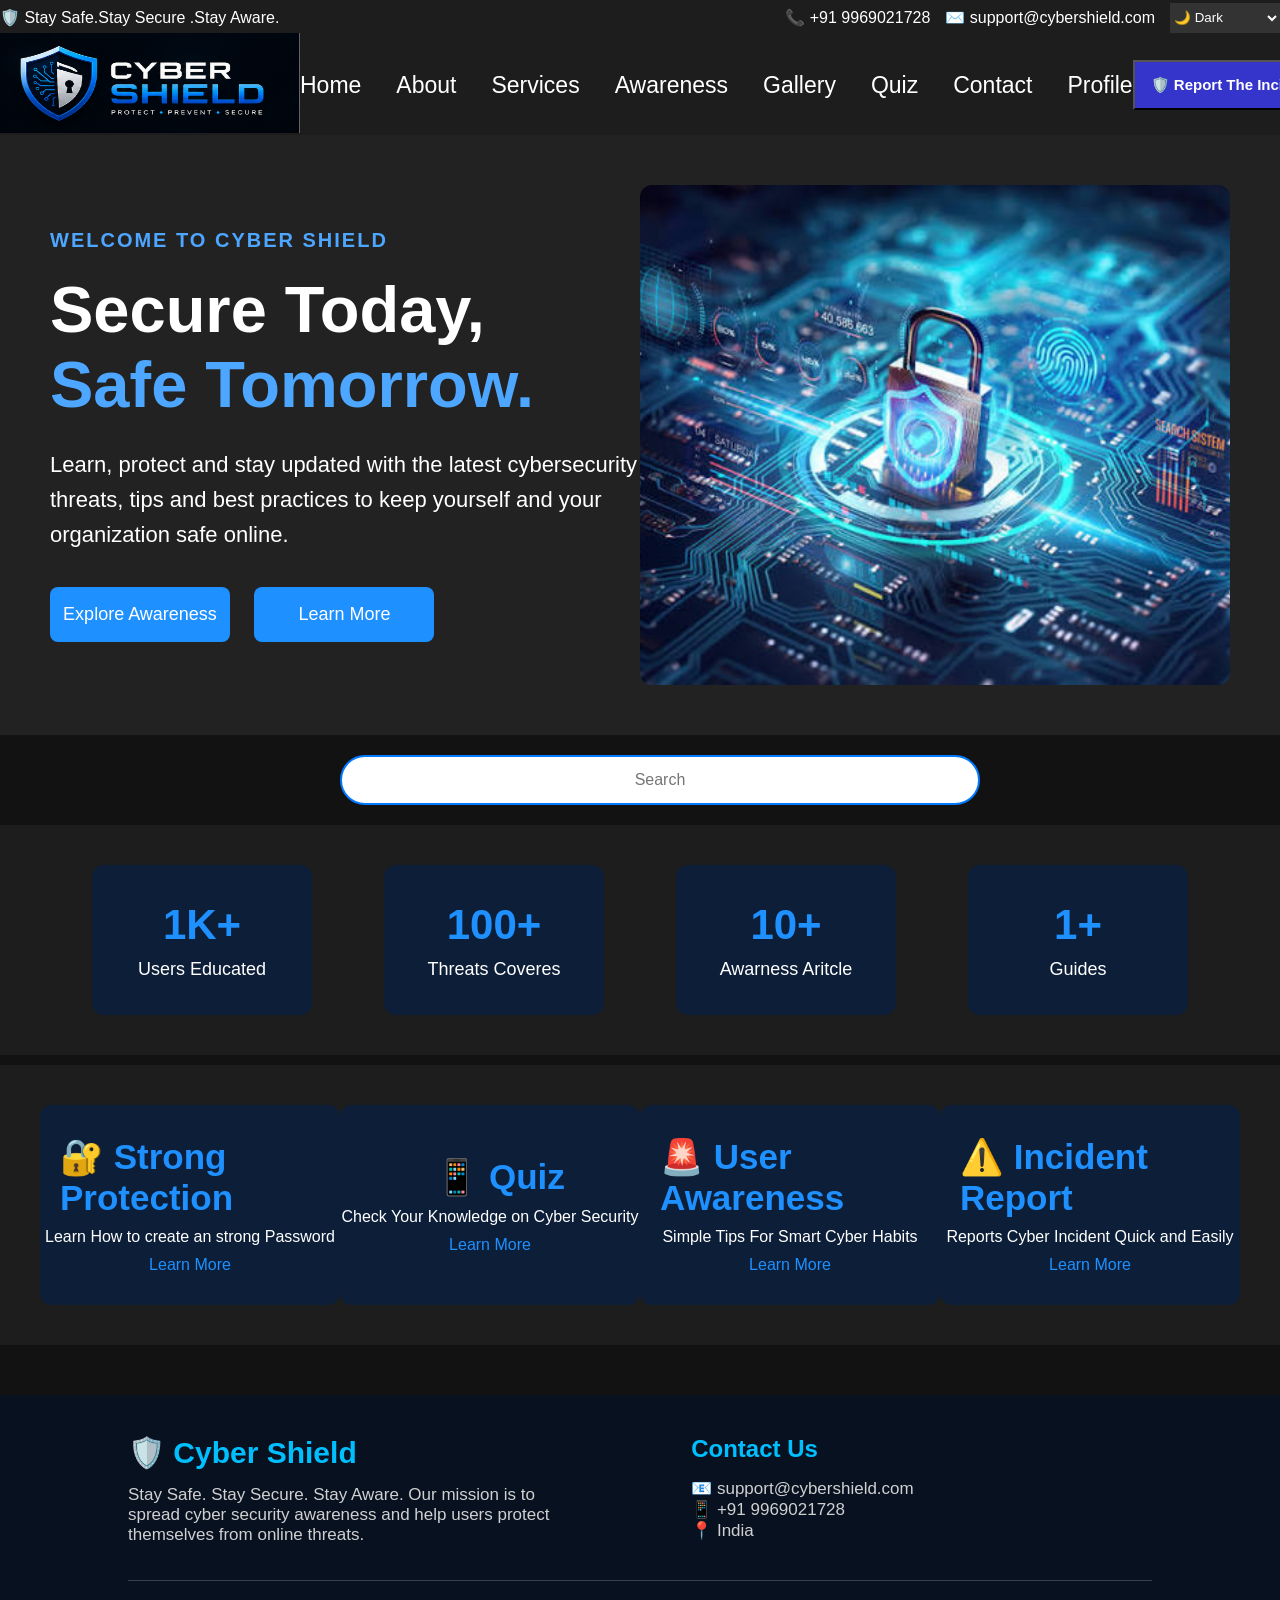
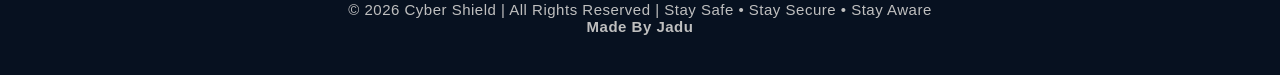
==== index.html @ c2c0d005 "Update index.html" ====
<!DOCTYPE html>
<html lang="en">
<head>
    <meta charset="UTF-8">
    <meta name="viewport" content="width=device-width, initial-scale=1.0">
    <title>Home(CyberXSheild)</title>
    <link rel="stylesheet" href="style.css">
    <link rel="stylesheet" href="theme.css">
    <link rel="stylesheet" href="imgslide.css">
     <link rel="icon" href="(CyberXSheild) logo.png">
</head>
<body>
    <div class="header">
        <div class="left">
            <div>🛡️ Stay Safe.Stay Secure .Stay Aware.</div>
            
        </div>
        <div class="right">
              <div>📞 +91 9969021728</div>

        <div>✉️ support@cybershield.com</div>

        <select class="theme" onchange="changetheme() ">
            <option value="dark">🌙 Dark</option>
            <option value="blue">🔵 Cyber Blue</option>
            <option value="light">☀️ Light</option>
            <option value="matrix">🟢 Matrix</option>
        </select>
        </div>
    </div>
    <div  class="nav">
        <div class="logo">
            <img src="Screenshot 2026-07-13 160733.png" alt="logo" style="width: 300px;height: 100px;"></div>
        <nav>
            <!-- Link To Be Added -->
            <a href="index.html">Home</a>
            <a href="./about.html">About</a>
            <a href="services.html">Services</a>
            <a href="./awarness.html ">Awareness</a>
            <a href="./gallery.html ">Gallery</a>
            <a href="./consent.html ">Quiz</a>
            <a href="./contact.html">Contact</a>
            <a href="./login.html">Profile</a>
        </nav>
        <a href="https://www.thecybersuraksha.com/"><button  style="width: 200px; height: 50px; background-color: rgb(53, 53, 203); color: white; margin-right: 30px; font-size: 15px;"><b>🛡️ Report The Incident</b></button></a>
    </div>
    <div class="main">
           <div class="l">

        <h4 class="subtitle">
            WELCOME TO CYBER SHIELD
        </h4>

        <h1 class="title">
            Secure Today,<br>
            <span>Safe Tomorrow.</span>
        </h1>

        <p class="text">
            Learn, protect and stay updated with the latest
            cybersecurity threats, tips and best practices to
            keep yourself and your organization safe online.
        </p>
 <!-- Link To Be Added -->
        <button class=" btn exa" ><a href="./awarness.html" style="text-decoration: none; color: white;">
            Explore Awareness
        </button>
</a>
        <button class="btn lm" ><a href="./about.html" style="text-decoration: none;color: white;">
            Learn More
        </button>
        </a>
    </div>
      <div class="r">
            <div class="slider">
            <img class="slide" src="image11.png" alt="1" >
            <img class="slide" src="image222.png" alt="2">
            <img class="slide" src="image33.png" alt="3">
            <img class="slide" src="image44.png" alt="4">
            <img class="slide" src="image55.png" alt="5">
            <img class="slide" src="image66.png" alt="6">
            </div>
            
        <!-- // Remove it if you want button to change in image screen -->
        <!-- <button class="pre" onclick="pre()">Previous</button>
        <button class="next" onclick="next()">Next</button> -->

        </div></div>
        <div class="search-box">
        <input type="text" id="search" placeholder="Search" onkeyup="scontent()">
        <div id="result" style="text-decoration: none;color: white;"></div>
        </div>
        <div class="stats">
            <div class="userss"><h1>1K+</h1><p>Users Educated</p></div>
             <div class="userss"><h1>100+</h1><p>Threats Coveres</p></div>
              <div class="userss"><h1>10+</h1><p>Awarness Aritcle</p></div>
               <div class="userss"><h1>1+</h1><p>Guides</p></div>
        </div>
        <!-- Link to be Added -->
        <div class="last">
              <div class="laste"><h1>🔐  Strong Protection</h1><p>Learn How to create an strong Password</p><a href="./pc.html" style="text-decoration: none; margin-top: 10px;color:#1E90FF;">Learn More</a></div>
              <div class="laste"><h1>📱  Quiz</h1><p>Check Your Knowledge on Cyber Security</p><a href="./consent.html"style="text-decoration: none; margin-top: 10px;color:#1E90FF;">Learn More</a></div>
             
                <div class="laste"><h1> 🚨 User Awareness</h1><p>Simple Tips For Smart Cyber Habits</p><a href="./awarness.html"style="text-decoration: none; margin-top: 10px;color:#1E90FF;">Learn More</a></div>
                   <div class="laste"><h1> ⚠️ Incident Report</h1><p>Reports Cyber Incident Quick and Easily</p><a href="https://www.thecybersuraksha.com/"style="text-decoration: none; margin-top: 10px;color:#1E90FF;">Learn More</a></div>
        </div>

    <div class="footer">
           <div class="footer-box">
            <h2>🛡️ Cyber Shield</h2>
            <p>
                Stay Safe. Stay Secure. Stay Aware.
                Our mission is to spread cyber security awareness and help
                users protect themselves from online threats.
            </p>
        </div>
        <div class="footer-box">
            <h3>Contact Us</h3>
            <p>📧 support@cybershield.com</p>
            <p>📱 +91 9969021728</p>
            <p>📍 India</p>
        </div>
          <div class="footer-bottom">
        <p>© 2026 Cyber Shield | All Rights Reserved | Stay Safe • Stay Secure • Stay Aware</p>
        <p><b>Made By Jadu</b></p>
    </div>

    </div>
    
    
</body>
<script src="theme.js"></script>
<script src="slide_show.js"></script>
<script src="search.js"></script>
</html>
---- style.css ----
/* ==========================
   Global
========================== */

*{
    margin:0;
    padding:0;
    box-sizing: border-box;
  
}



.header{
    width:100%;
    height:35px;
    display:flex;
    align-items:center;
    transition:.4s;
    
}

.left{
    display:flex;
    align-items:center;
}

.right{
    margin-left:auto;
    display:flex;
    gap:15px;
    align-items:center;
}

.theme{
    width:110px;
    height:30px;
    border:none;
    outline:none;
    cursor:pointer;
}

/* for links and below line animation */
.nav{
    width:100%;
    height:100px;
    display:flex;
    justify-content:space-between;
    align-items:center;
 
    transition:.4s;
}

nav{
    display:flex;
    gap:35px;
}

nav a{
    text-decoration:none;
    font-size:23px;
    position:relative;
    transition:.3s;
}

nav a::after{
    content:"";
    position:absolute;
    left: 0;
    bottom:-6px;
    width:0;
    height:3px;
    background:#1E90FF;
    transition:.3s;
}
nav a:hover::after{
    width:100%;
}

/* the text below navbar */
.main{
    display:flex;
    justify-content:space-between;
    align-items:center;
    padding:50px;
    transition:.4s;
}

.l{
    width:50%;
}

.r{
    width:50%;
    display:flex;
    justify-content:center;
}

.subtitle{
    letter-spacing:2px;
    font-size:20px;
    margin-bottom:20px;
}

.title{
    font-size:65px;
    line-height:75px;
    margin-bottom:25px;
}

.text{
    font-size:22px;
    line-height:35px;
    margin-top:20px;
}


.btn{
    width:180px;
    height:55px;
    margin-top:35px;
    border:none;
    border-radius:8px;
 
    font-size:18px;
    transition:.3s;
}
.btn:hover{

    transform: translateY(-10px);
    background: #007bff;
}

.exa{
    background:#1E90FF;
    color:white;
}

.lm{
    background:#1E90FF;
    color:white;
    margin-left:20px;
}



/* Image Slider */
.slider{
    width:700px;
    height:500px;
    overflow:hidden;
    border-radius:12px;
}

.slide{
    width:100%;
    height:100%;
    object-fit:cover;
    display:none;
}

.slide.active{
    display:block;
}


/* .next,.pre
{
    height: 20px;
    width: 20px;
    justify-content: space-between;
    background: transparent;
} */
 /* Search box */
 .search-box
 {
    margin: 20px;
    width: 100%;
    text-align: center;
 }
 #search{
    width: 50%;
    border: 2px solid #007bff;
    border-radius: 30px;
    outline: none;
    font-size: 16px;
    height: 50px;
    text-align: center;
}

#search:focus{
    border-color: #030d07;
}
body.light-mode #result
{
    margin-top: 10px;
    font-size: 18px;
    gap: 10px;
}
body.light-mode #result a{
    text-decoration: none;
    color: black;
 
}
body.light-mode #result a:hover
{
    color: #2835bd;
}
#result
{
    margin-top: 10px;
    font-size: 18px;
    gap: 10px;
}
 #result a{
    text-decoration: none;
    color: rgb(250, 249, 249);
 
}
#result a:hover
{
    color: #007bff;
}

/* stats bar */
.stats{
    width:100%;
    display:flex;
    justify-content:space-evenly;
    align-items:center;
    padding:40px 20px;
    box-sizing:border-box;
}

.userss{
    width:220px;
    height:150px;
    background:#0d1f38;
    border-radius:12px;
    display:flex;
    flex-direction:column;
    justify-content:center;
    align-items:center;
 
}

.userss h1{
    font-size:42px;
    color:#1E90FF;
    margin-bottom:10px;
}

.userss p{
    font-size:18px;
    text-align:center;
}
/* Last Apperance Before FAQ Anf Footer */

.last{
    margin-top: 10px;
     width:100%;
    display:flex;
    justify-content:space-evenly;
    align-items:center;
    padding:40px ;
    box-sizing:border-box;
}
.laste
{
      width:300px;
    height:200px;
    background:#0d1f38;
    border-radius:12px;
    display:flex;
    flex-direction:column;
    justify-content:center;
    align-items:center;
 

}
.laste h1{
    font-size:35px;
    color:#1E90FF;
    margin-bottom:10px;
    align-items: center;
    margin-left: 20px;
}
.footer{
    width: 100%;
    background: #071120;
    color: white;
    padding: 40px 10%;
    display: flex;
    justify-content: space-between;
    align-items: flex-start;
    flex-wrap: wrap;
    
    margin-top: 50px;
}

.footer-box{
    width: 45%;
}

.footer-box h2{
    color: #00bfff;
    margin-bottom: 15px;
    font-size: 30px;
}

.footer-box h3{
    color: #00bfff;
    margin-bottom: 15px;
    font-size: 24px;
}

.footer-box p{
    color: #d0d0d0;

    font-size: 17px;
}

.footer-bottom{
    width: 100%;
    text-align: center;
    margin-top: 35px;
    padding-top: 20px;
    border-top: 1px solid rgba(255,255,255,0.2);
}

.footer-bottom p{
    color: #bfbfbf;
    font-size: 15px;
    letter-spacing: 0.5px;
}
---- theme.css ----
body{
    transition:0.4s;
    font-family:Arial, Helvetica, sans-serif;
}
body.light-mode{
    background:#ffffff;
    color:#000;
}

body.light-mode nav a::after{
    content:"";
    position:absolute;
    left:0;
    bottom:-6px;
    width:0;
    height:3px;
    background:#000810;
    transition:0.3s;
}
body.light-mode nav a:hover::after{
    width:100%;
}
body.dark-mode nav a::after{
    content:"";
    position:absolute;
    left:0;
    bottom:-6px;
    width:0;
    height:3px;
    background:#fcfdfd;
    transition:0.3s;
}
body.dark-mode nav a:hover::after{
    width:100%;
}
/* For Dark Mode */

body.dark-mode{
    background:#121212;
    color:white;
}

body.dark-mode .header,
body.dark-mode .nav{
    background:#1d1d1d;
}

body.dark-mode .main{
    background:#222;
    color:white;
}

body.dark-mode nav a{
    color:white;
}

body.dark-mode .subtitle,
body.dark-mode .title span{
    color:#4da6ff;
}

body.dark-mode .theme{
    background:#333;
    color:white;
}
/* For Blue Mode */

body.blue-mode{
    background:#0A192F;
    color:#EAF6FF;
}

body.blue-mode .header,
body.blue-mode .nav{
    background:#071120;
}

body.blue-mode .main{
    background:#0A192F;
    color:#EAF6FF;
}

body.blue-mode nav a{
    color:white;
}

body.blue-mode .subtitle,
body.blue-mode .title span{
    color:#38BDF8;
}

body.blue-mode .theme{
    background:#071120;
    color:white;
}

/* For Matrix Mode */
body.matrix-mode{
    background:black;
    color:#00FF41;
    font-family:Consolas, monospace;
}

body.matrix-mode .header,
body.matrix-mode .nav{
    background:#001100;
}

body.matrix-mode .main{
    background:black;
    color:#00FF41;
}

body.matrix-mode nav a{
    color:#00FF41;
}

body.matrix-mode .subtitle,
body.matrix-mode .title span{
    color:#00FF41;
}

body.matrix-mode .theme{
    background:black;
    color:#00FF41;
    border:1px solid #00FF41;
}

body.dark-mode .stats
{
    background:#1d1d1d;
}
body.blue-mode .stats{
    background:#071120;
}
body.matrix-mode .stats{
    background:black;
    color:#00FF41;
   
}

body.dark-mode .last
{
    background:#1d1d1d;
}
body.blue-mode .last{
    background:#071120;
}
body.matrix-mode .last{
    background:black;
    color:#00FF41;
   
}
/* For Index FIleeeee */
/* For Service Fileee */
body.light-mode .intro{
background: white;
    
}
body.dark-mode .intro
{
    background:#353232;
}
body.blue-mode .intro{
    background: #13233d;
}
body.matrix-mode .intro{
    background:black;
    color:#00FF41;
   
}
/* for password block */
body.light-mode #password{
background: white;
    
}
body.dark-mode #password
{
    background:#353232;
}
body.blue-mode #password{
    background: #13233d;
    color: white;
}
body.matrix-mode #password{
    background:black;
    color:#00FF41;
   
}
---- imgslide.css ----
.slider{
    width:700px;
    height:500px;
    overflow:hidden;
    border-radius:12px;
}

.slide{
    width:100%;
    height:100%;
    object-fit:cover;
    display:none;
}

.slide.active{
    display:block;
}
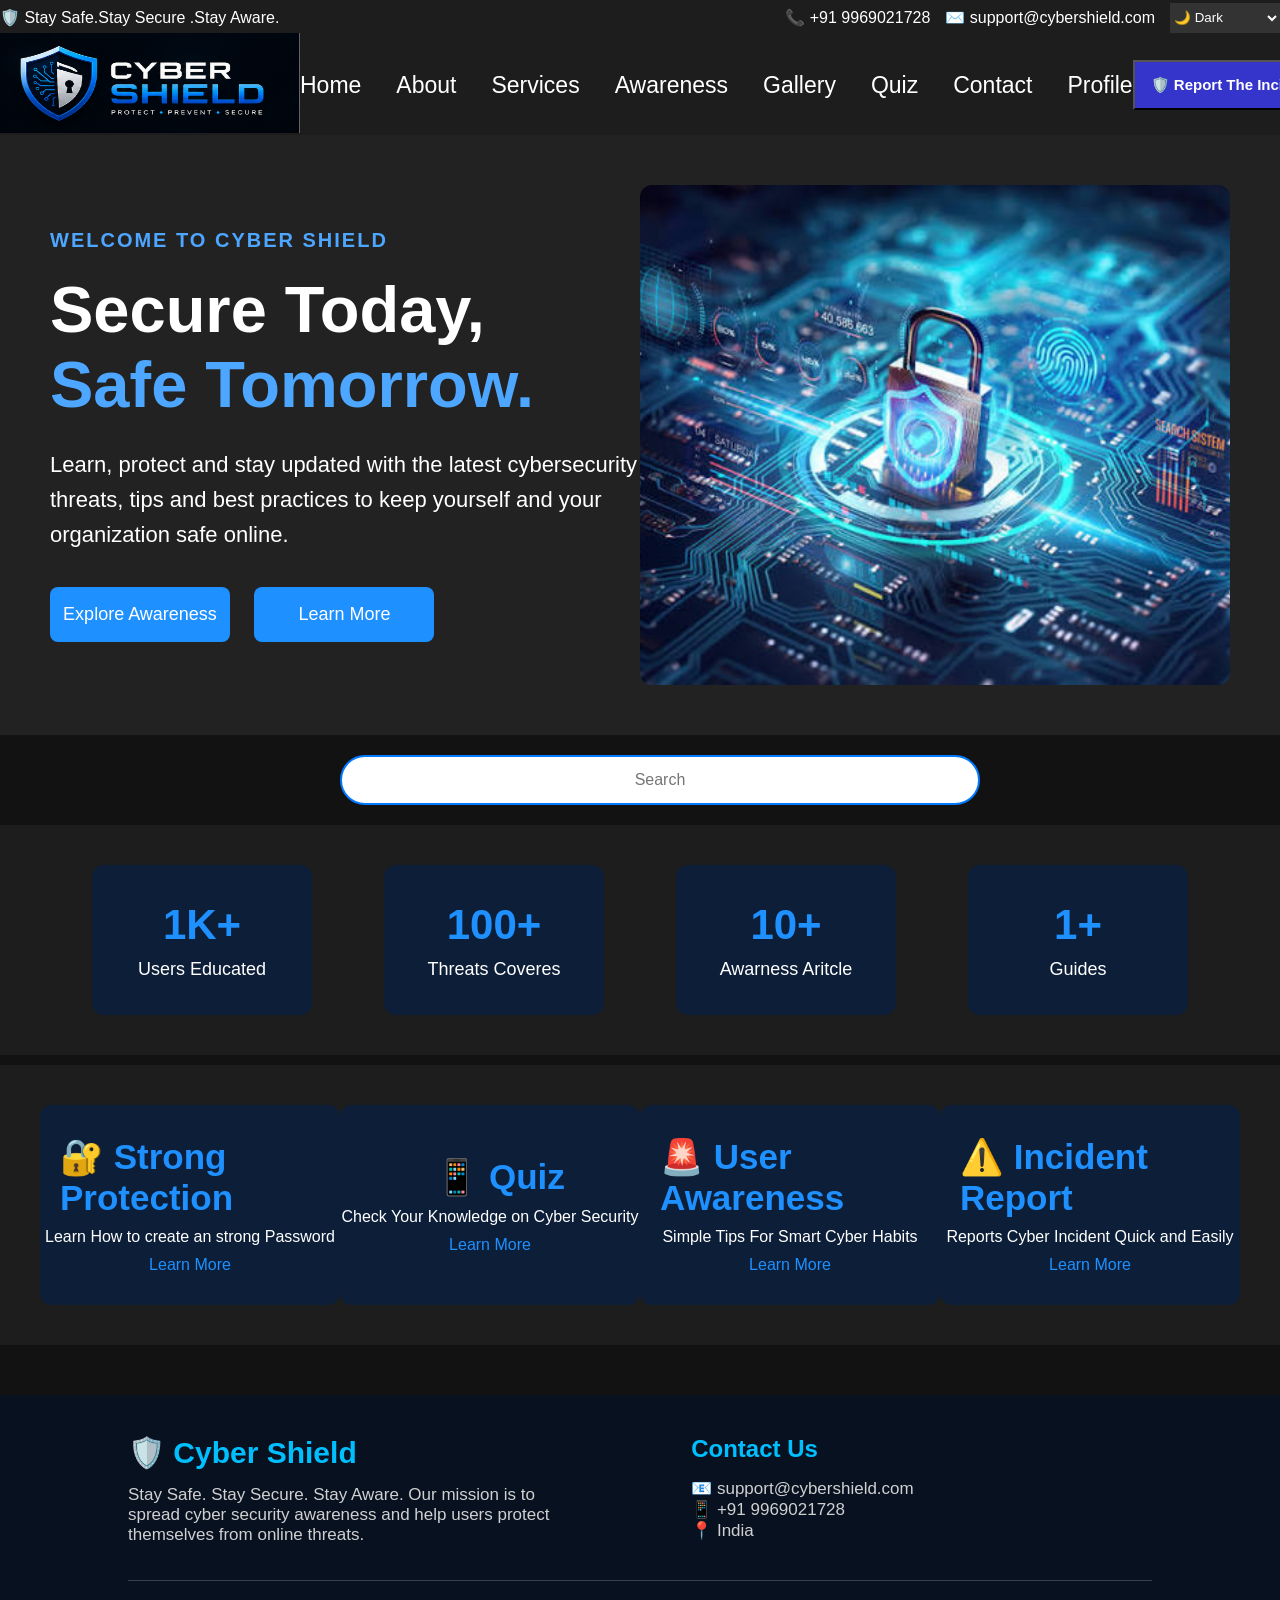
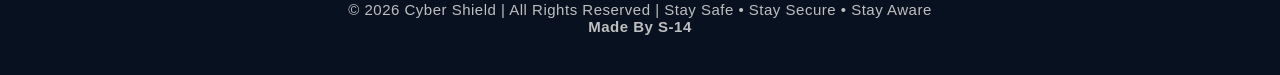
==== commit 1890e6fe: "Update index.html" ====
--- a/index.html
+++ b/index.html
@@ -122,7 +122,7 @@
         </div>
           <div class="footer-bottom">
         <p>© 2026 Cyber Shield | All Rights Reserved | Stay Safe • Stay Secure • Stay Aware</p>
-        <p><b>Made By Jadu</b></p>
+        <p><b>Made By S-14</b></p>
     </div>
 
     </div>
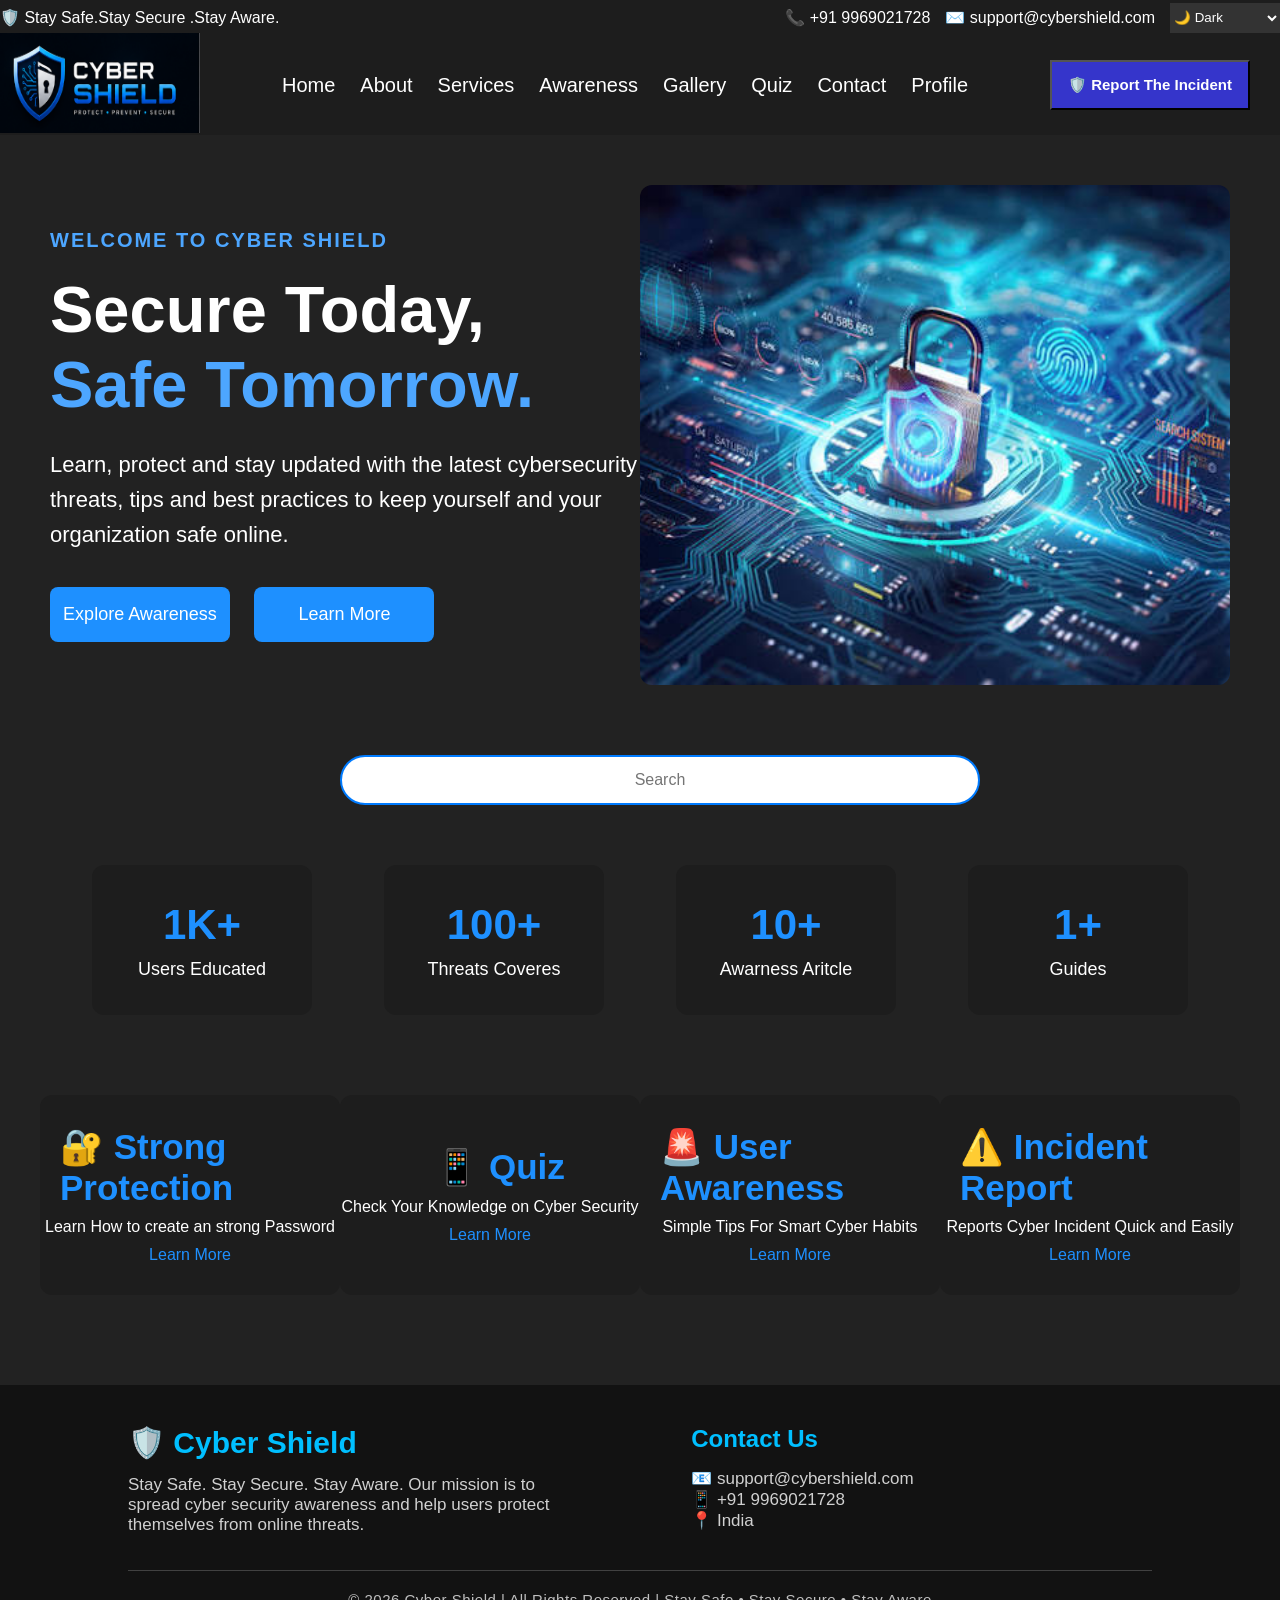
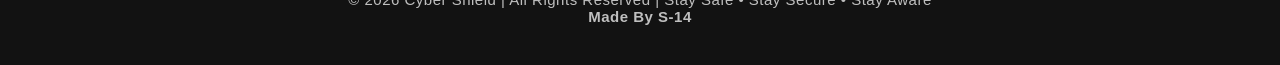
==== commit 7f139b30: "Update index.html" ====
--- a/index.html
+++ b/index.html
@@ -30,7 +30,7 @@
     </div>
     <div  class="nav">
         <div class="logo">
-            <img src="Screenshot 2026-07-13 160733.png" alt="logo" style="width: 300px;height: 100px;"></div>
+            <img src="Screenshot 2026-07-13 160733.png" alt="logo" style="width: 200px;height: 100px;"></div>
         <nav>
             <!-- Link To Be Added -->
             <a href="index.html">Home</a>
--- a/style.css
+++ b/style.css
@@ -53,12 +53,12 @@
 
 nav{
     display:flex;
-    gap:35px;
+    gap:25px;
 }
 
 nav a{
     text-decoration:none;
-    font-size:23px;
+    font-size:20px;
     position:relative;
     transition:.3s;
 }
@@ -243,6 +243,10 @@
     align-items:center;
  
 }
+.userss:hover{
+    transform: translateY(-10px);
+    border: 0.5px,solid,rgb(73, 68, 68);
+}
 
 .userss h1{
     font-size:42px;
@@ -257,7 +261,7 @@
 /* Last Apperance Before FAQ Anf Footer */
 
 .last{
-    margin-top: 10px;
+  
      width:100%;
     display:flex;
     justify-content:space-evenly;
@@ -277,6 +281,10 @@
     align-items:center;
  
 
+}
+.laste:hover{
+    transform: translateY(-10px);
+        border: 0.5px,solid,rgb(73, 68, 68);
 }
 .laste h1{
     font-size:35px;
@@ -334,3 +342,4 @@
     letter-spacing: 0.5px;
 }
 
+
--- a/theme.css
+++ b/theme.css
@@ -36,7 +36,7 @@
 /* For Dark Mode */
 
 body.dark-mode{
-    background:#121212;
+    background:#222;
     color:white;
 }
 
@@ -128,29 +128,80 @@
 
 body.dark-mode .stats
 {
-    background:#1d1d1d;
-}
-body.blue-mode .stats{
-    background:#071120;
-}
+    background:#222;
+}
+
 body.matrix-mode .stats{
     background:black;
     color:#00FF41;
    
 }
+body.dark-mode .userss
+{
+        background:#1d1d1d;
+}
+body.matrix-mode .userss
+{
+       background:#2c322d;
+}
+
+body.light-mode .userss
+{
+         background:whitesmoke;
+}
+body.blue-mode .userss{
+    background:#071120;
+}
+
+/*  */
 
 body.dark-mode .last
 {
-    background:#1d1d1d;
-}
-body.blue-mode .last{
-    background:#071120;
-}
+    background:#222;
+}
+
 body.matrix-mode .last{
     background:black;
     color:#00FF41;
    
 }
+body.dark-mode .laste
+{
+        background:#1d1d1d;
+}
+body.matrix-mode .laste
+{
+       background:#2c322d;
+}
+
+body.light-mode .laste
+{
+         background:whitesmoke;
+}
+body.blue-mode .laste{
+    background:#071120;
+}
+/* For */
+/* Footer */
+body.light-mode .footer
+{
+    background:rgb(67, 64, 64);
+}
+body.matrix-mode .footer{
+    background:#2c322d;
+}
+body.dark-mode .footer
+{
+   background:#121212;
+}
+
+
+
+
+
+
+
+
 /* For Index FIleeeee */
 /* For Service Fileee */
 body.light-mode .intro{
@@ -188,3 +239,5 @@
    
 }
 
+
+
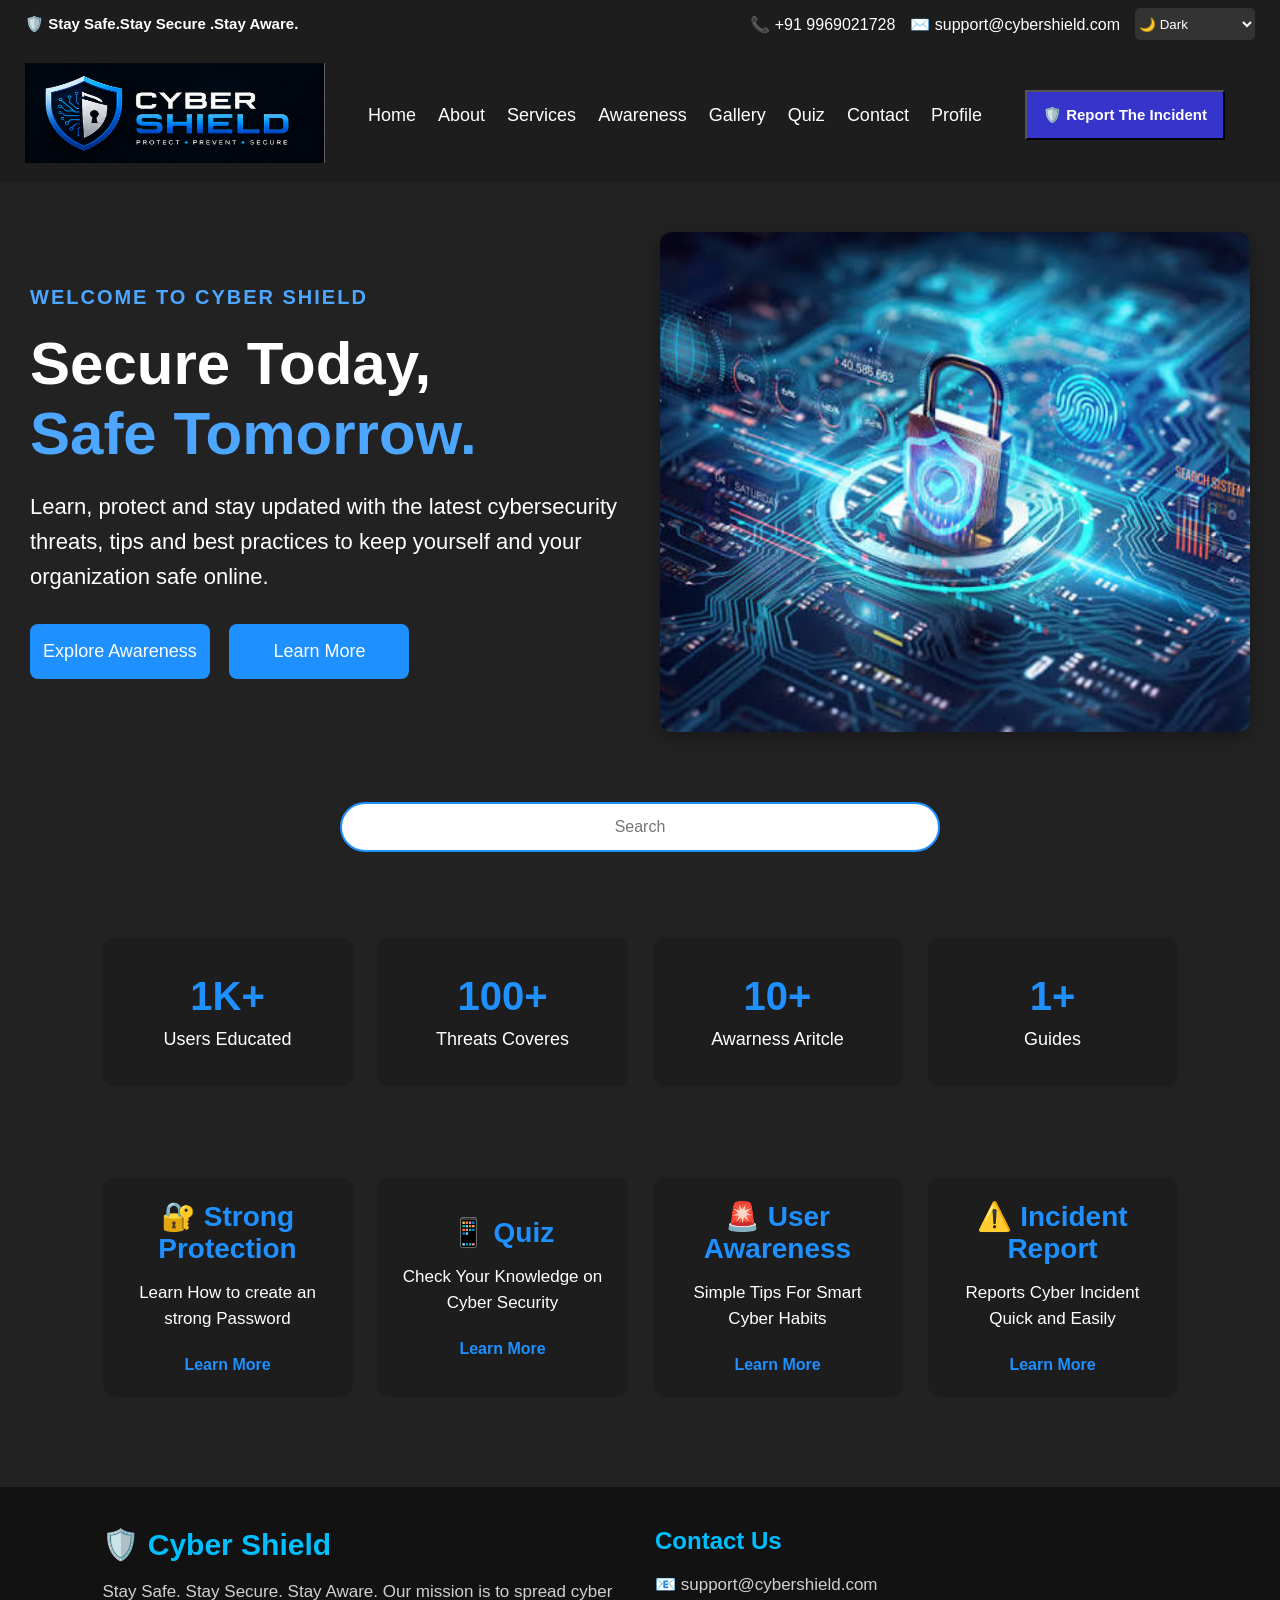
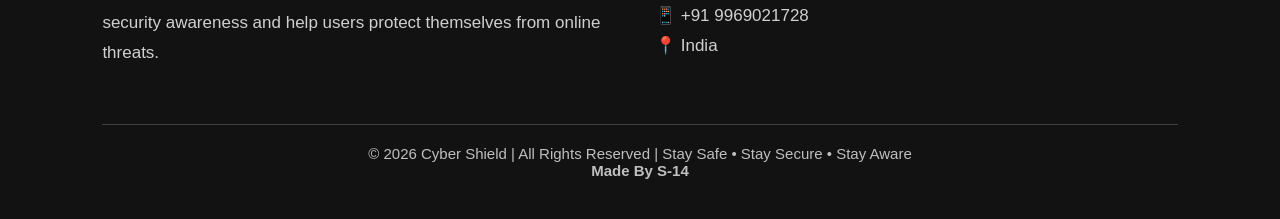
==== commit 7dc922d2: "Update index.html" ====
--- a/index.html
+++ b/index.html
@@ -30,7 +30,7 @@
     </div>
     <div  class="nav">
         <div class="logo">
-            <img src="Screenshot 2026-07-13 160733.png" alt="logo" style="width: 200px;height: 100px;"></div>
+            <img src="Screenshot 2026-07-13 160733.png" alt="logo" style="width: 300px;height: 100px;"></div>
         <nav>
             <!-- Link To Be Added -->
             <a href="index.html">Home</a>
--- a/style.css
+++ b/style.css
@@ -5,130 +5,176 @@
 *{
     margin:0;
     padding:0;
-    box-sizing: border-box;
-  
-}
-
-
+    box-sizing:border-box;
+}
+
+html{
+    scroll-behavior:smooth;
+}
+
+body{
+    font-family:Arial, Helvetica, sans-serif;
+    overflow-x:hidden;
+}
+
+/* ==========================
+   Header
+========================== */
 
 .header{
     width:100%;
-    height:35px;
-    display:flex;
-    align-items:center;
+    min-height:40px;
+    display:flex;
+    justify-content:space-between;
+    align-items:center;
+    padding:8px 25px;
+    flex-wrap:wrap;
+    gap:10px;
     transition:.4s;
-    
 }
 
 .left{
     display:flex;
     align-items:center;
+    font-size:15px;
+    font-weight:bold;
 }
 
 .right{
-    margin-left:auto;
-    display:flex;
+    display:flex;
+    align-items:center;
     gap:15px;
-    align-items:center;
+    flex-wrap:wrap;
 }
 
 .theme{
-    width:110px;
-    height:30px;
+    width:120px;
+    height:32px;
     border:none;
     outline:none;
     cursor:pointer;
-}
-
-/* for links and below line animation */
+    border-radius:5px;
+}
+
+/* ==========================
+   Navbar
+========================== */
+
 .nav{
     width:100%;
-    height:100px;
     display:flex;
     justify-content:space-between;
     align-items:center;
- 
-    transition:.4s;
+    padding:15px 25px;
+    flex-wrap:wrap;
+    gap:20px;
+}
+
+.logo img{
+    width:220px;
+    max-width:100%;
+    height:auto;
 }
 
 nav{
     display:flex;
-    gap:25px;
+    justify-content:center;
+    align-items:center;
+    gap:22px;
+    flex:1;
+    flex-wrap:wrap;
 }
 
 nav a{
     text-decoration:none;
-    font-size:20px;
+    font-size:18px;
     position:relative;
     transition:.3s;
+    white-space:nowrap;
 }
 
 nav a::after{
     content:"";
     position:absolute;
-    left: 0;
+    left:0;
     bottom:-6px;
     width:0;
     height:3px;
     background:#1E90FF;
     transition:.3s;
 }
+
 nav a:hover::after{
     width:100%;
 }
 
-/* the text below navbar */
+
+/* ==========================
+   Hero Section
+========================== */
+
 .main{
+    width:100%;
     display:flex;
     justify-content:space-between;
     align-items:center;
-    padding:50px;
-    transition:.4s;
+    gap:40px;
+    padding:50px 30px;
+    flex-wrap:wrap;
 }
 
 .l{
-    width:50%;
+    flex:1;
+    min-width:320px;
 }
 
 .r{
-    width:50%;
-    display:flex;
-    justify-content:center;
+    flex:1;
+    min-width:320px;
+    display:flex;
+    justify-content:center;
+    align-items:center;
 }
 
 .subtitle{
+    font-size:20px;
     letter-spacing:2px;
-    font-size:20px;
     margin-bottom:20px;
 }
 
 .title{
-    font-size:65px;
-    line-height:75px;
-    margin-bottom:25px;
+    font-size:60px;
+    line-height:70px;
+    margin-bottom:20px;
+}
+
+.title span{
+    color:#1E90FF;
 }
 
 .text{
     font-size:22px;
     line-height:35px;
-    margin-top:20px;
-}
-
+    margin-top:15px;
+}
+
+/* ==========================
+   Buttons
+========================== */
 
 .btn{
     width:180px;
     height:55px;
-    margin-top:35px;
     border:none;
     border-radius:8px;
- 
     font-size:18px;
+    margin-top:30px;
+    cursor:pointer;
     transition:.3s;
 }
+
 .btn:hover{
-
-    transform: translateY(-10px);
-    background: #007bff;
+    transform:translateY(-8px);
 }
 
 .exa{
@@ -139,17 +185,29 @@
 .lm{
     background:#1E90FF;
     color:white;
-    margin-left:20px;
-}
-
-
-
-/* Image Slider */
+    margin-left:15px;
+}
+
+.btn a{
+    text-decoration:none;
+    color:white;
+    display:block;
+    width:100%;
+    height:100%;
+    line-height:55px;
+}
+
+/* ==========================
+   Image Slider
+========================== */
+
 .slider{
-    width:700px;
-    height:500px;
+    width:100%;
+    max-width:650px;
+    height:420px;
     overflow:hidden;
     border-radius:12px;
+    box-shadow:0 5px 15px rgba(0,0,0,.3);
 }
 
 .slide{
@@ -162,184 +220,205 @@
 .slide.active{
     display:block;
 }
-
-
-/* .next,.pre
-{
-    height: 20px;
-    width: 20px;
-    justify-content: space-between;
-    background: transparent;
-} */
- /* Search box */
- .search-box
- {
-    margin: 20px;
-    width: 100%;
-    text-align: center;
- }
- #search{
-    width: 50%;
-    border: 2px solid #007bff;
-    border-radius: 30px;
-    outline: none;
-    font-size: 16px;
-    height: 50px;
-    text-align: center;
+/* ==========================
+   Search Box
+========================== */
+
+.search-box{
+    width:100%;
+    text-align:center;
+    padding:20px;
+}
+
+#search{
+    width:60%;
+    max-width:600px;
+    min-width:250px;
+    height:50px;
+    border:2px solid #1E90FF;
+    border-radius:30px;
+    outline:none;
+    text-align:center;
+    font-size:16px;
+    padding:0 20px;
 }
 
 #search:focus{
-    border-color: #030d07;
-}
-body.light-mode #result
-{
-    margin-top: 10px;
-    font-size: 18px;
-    gap: 10px;
-}
+    border-color:#030d07;
+}
+
+#result{
+    margin-top:15px;
+    font-size:18px;
+}
+
+#result a{
+    text-decoration:none;
+    color:white;
+    display:block;
+    margin:8px 0;
+}
+
+#result a:hover{
+    color:#1E90FF;
+}
+
 body.light-mode #result a{
-    text-decoration: none;
-    color: black;
- 
-}
-body.light-mode #result a:hover
-{
-    color: #2835bd;
-}
-#result
-{
-    margin-top: 10px;
-    font-size: 18px;
-    gap: 10px;
-}
- #result a{
-    text-decoration: none;
-    color: rgb(250, 249, 249);
- 
-}
-#result a:hover
-{
-    color: #007bff;
-}
-
-/* stats bar */
+    color:black;
+}
+
+body.light-mode #result a:hover{
+    color:#2835bd;
+}
+
+/* ==========================
+   Statistics
+========================== */
+
 .stats{
     width:100%;
     display:flex;
-    justify-content:space-evenly;
-    align-items:center;
-    padding:40px 20px;
-    box-sizing:border-box;
+    justify-content:center;
+    align-items:center;
+    flex-wrap:wrap;
+    gap:25px;
+    padding:50px 20px;
 }
 
 .userss{
-    width:220px;
-    height:150px;
+    width:250px;
+    min-height:150px;
     background:#0d1f38;
     border-radius:12px;
     display:flex;
     flex-direction:column;
     justify-content:center;
     align-items:center;
- 
-}
+    text-align:center;
+    transition:.3s;
+    padding:20px;
+}
+
 .userss:hover{
-    transform: translateY(-10px);
-    border: 0.5px,solid,rgb(73, 68, 68);
+    transform:translateY(-8px);
+    border:1px solid rgb(73,68,68);
 }
 
 .userss h1{
-    font-size:42px;
     color:#1E90FF;
+    font-size:40px;
     margin-bottom:10px;
 }
 
 .userss p{
     font-size:18px;
-    text-align:center;
-}
-/* Last Apperance Before FAQ Anf Footer */
+}
+
+/* ==========================
+   Last Section
+========================== */
 
 .last{
-  
-     width:100%;
-    display:flex;
-    justify-content:space-evenly;
-    align-items:center;
-    padding:40px ;
-    box-sizing:border-box;
-}
-.laste
-{
-      width:300px;
-    height:200px;
+    width:100%;
+    display:flex;
+    justify-content:center;
+    align-items:stretch;
+    flex-wrap:wrap;
+    gap:25px;
+    padding:40px 20px;
+}
+
+.laste{
+    width:250px;
+    min-height:220px;
     background:#0d1f38;
     border-radius:12px;
+    padding:20px;
     display:flex;
     flex-direction:column;
     justify-content:center;
     align-items:center;
- 
-
-}
+    text-align:center;
+    transition:.3s;
+}
+
 .laste:hover{
-    transform: translateY(-10px);
-        border: 0.5px,solid,rgb(73, 68, 68);
-}
+    transform:translateY(-8px);
+    border:1px solid rgb(73,68,68);
+}
+
 .laste h1{
-    font-size:35px;
+    font-size:28px;
     color:#1E90FF;
-    margin-bottom:10px;
-    align-items: center;
-    margin-left: 20px;
-}
+    margin-bottom:15px;
+}
+
+.laste p{
+    font-size:17px;
+    line-height:1.5;
+    margin-bottom:15px;
+}
+
+.laste a{
+    text-decoration:none;
+    color:#1E90FF;
+    font-weight:bold;
+}
+
+.laste a:hover{
+    color:#00bfff;
+}
+
+/* ==========================
+   Footer
+========================== */
+
 .footer{
-    width: 100%;
-    background: #071120;
-    color: white;
-    padding: 40px 10%;
-    display: flex;
-    justify-content: space-between;
-    align-items: flex-start;
-    flex-wrap: wrap;
-    
-    margin-top: 50px;
+    width:100%;
+    background:#071120;
+    color:white;
+    display:flex;
+    justify-content:space-between;
+    flex-wrap:wrap;
+    gap:30px;
+    padding:40px 8%;
+    margin-top:50px;
 }
 
 .footer-box{
-    width: 45%;
+    flex:1;
+    min-width:280px;
 }
 
 .footer-box h2{
-    color: #00bfff;
-    margin-bottom: 15px;
-    font-size: 30px;
+    color:#00bfff;
+    font-size:30px;
+    margin-bottom:15px;
 }
 
 .footer-box h3{
-    color: #00bfff;
-    margin-bottom: 15px;
-    font-size: 24px;
+    color:#00bfff;
+    font-size:24px;
+    margin-bottom:15px;
 }
 
 .footer-box p{
-    color: #d0d0d0;
-
-    font-size: 17px;
+    color:#d0d0d0;
+    line-height:1.8;
+    font-size:17px;
 }
 
 .footer-bottom{
-    width: 100%;
-    text-align: center;
-    margin-top: 35px;
-    padding-top: 20px;
-    border-top: 1px solid rgba(255,255,255,0.2);
+    width:100%;
+    text-align:center;
+    margin-top:25px;
+    padding-top:20px;
+    border-top:1px solid rgba(255,255,255,.2);
 }
 
 .footer-bottom p{
-    color: #bfbfbf;
-    font-size: 15px;
-    letter-spacing: 0.5px;
-}
-
-
+    color:#bfbfbf;
+    font-size:15px;
+}
+
+
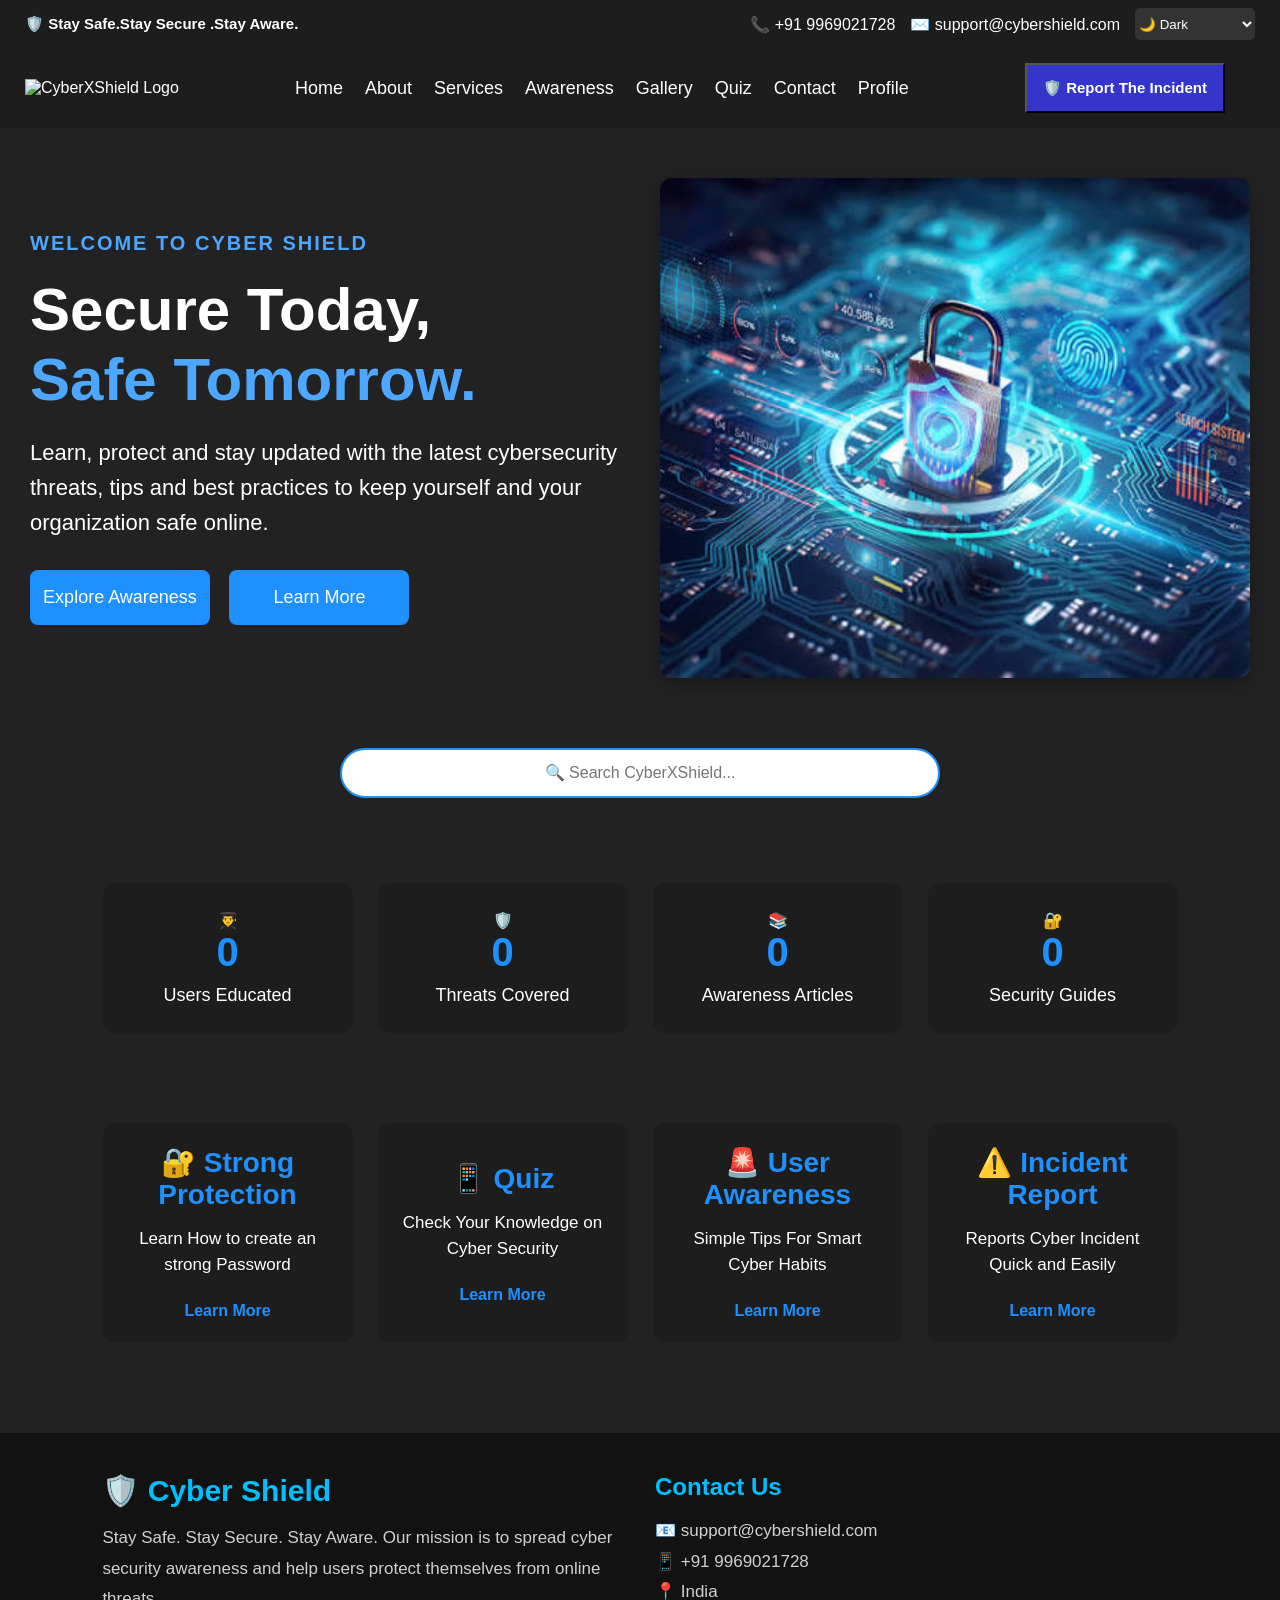
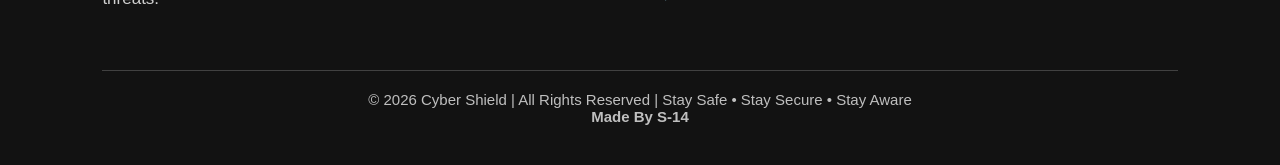
==== commit d9aa2d49: "Update index.html" ====
--- a/index.html
+++ b/index.html
@@ -29,8 +29,14 @@
         </div>
     </div>
     <div  class="nav">
-        <div class="logo">
-            <img src="Screenshot 2026-07-13 160733.png" alt="logo" style="width: 300px;height: 100px;"></div>
+        
+    <div class="logo">
+
+        <img src="./image and logos/Screenshot 2026-07-13 160733.png "
+             alt="CyberXShield Logo"
+             style="width:280px;height:90px;">
+
+    </div>
         <nav>
             <!-- Link To Be Added -->
             <a href="index.html">Home</a>
@@ -87,15 +93,36 @@
 
         </div></div>
         <div class="search-box">
-        <input type="text" id="search" placeholder="Search" onkeyup="scontent()">
+        <input type="text" id="search" placeholder="🔍 Search CyberXShield..." onkeyup="scontent()">
         <div id="result" style="text-decoration: none;color: white;"></div>
         </div>
-        <div class="stats">
-            <div class="userss"><h1>1K+</h1><p>Users Educated</p></div>
-             <div class="userss"><h1>100+</h1><p>Threats Coveres</p></div>
-              <div class="userss"><h1>10+</h1><p>Awarness Aritcle</p></div>
-               <div class="userss"><h1>1+</h1><p>Guides</p></div>
-        </div>
+      <section class="stats" id="stats">
+
+    <div class="userss">
+        <div class="icon">👨‍🎓</div>
+        <h1 class="counter" data-target="1000">0</h1>
+        <p>Users Educated</p>
+    </div>
+
+    <div class="userss">
+        <div class="icon">🛡️</div>
+        <h1 class="counter" data-target="100">0</h1>
+        <p>Threats Covered</p>
+    </div>
+
+    <div class="userss">
+        <div class="icon">📚</div>
+        <h1 class="counter" data-target="50">0</h1>
+        <p>Awareness Articles</p>
+    </div>
+
+    <div class="userss">
+        <div class="icon">🔐</div>
+        <h1 class="counter" data-target="25">0</h1>
+        <p>Security Guides</p>
+    </div>
+
+</section>
         <!-- Link to be Added -->
         <div class="last">
               <div class="laste"><h1>🔐  Strong Protection</h1><p>Learn How to create an strong Password</p><a href="./pc.html" style="text-decoration: none; margin-top: 10px;color:#1E90FF;">Learn More</a></div>
@@ -132,4 +159,5 @@
 <script src="theme.js"></script>
 <script src="slide_show.js"></script>
 <script src="search.js"></script>
+    <script src="counter.js"></script>
 </html>
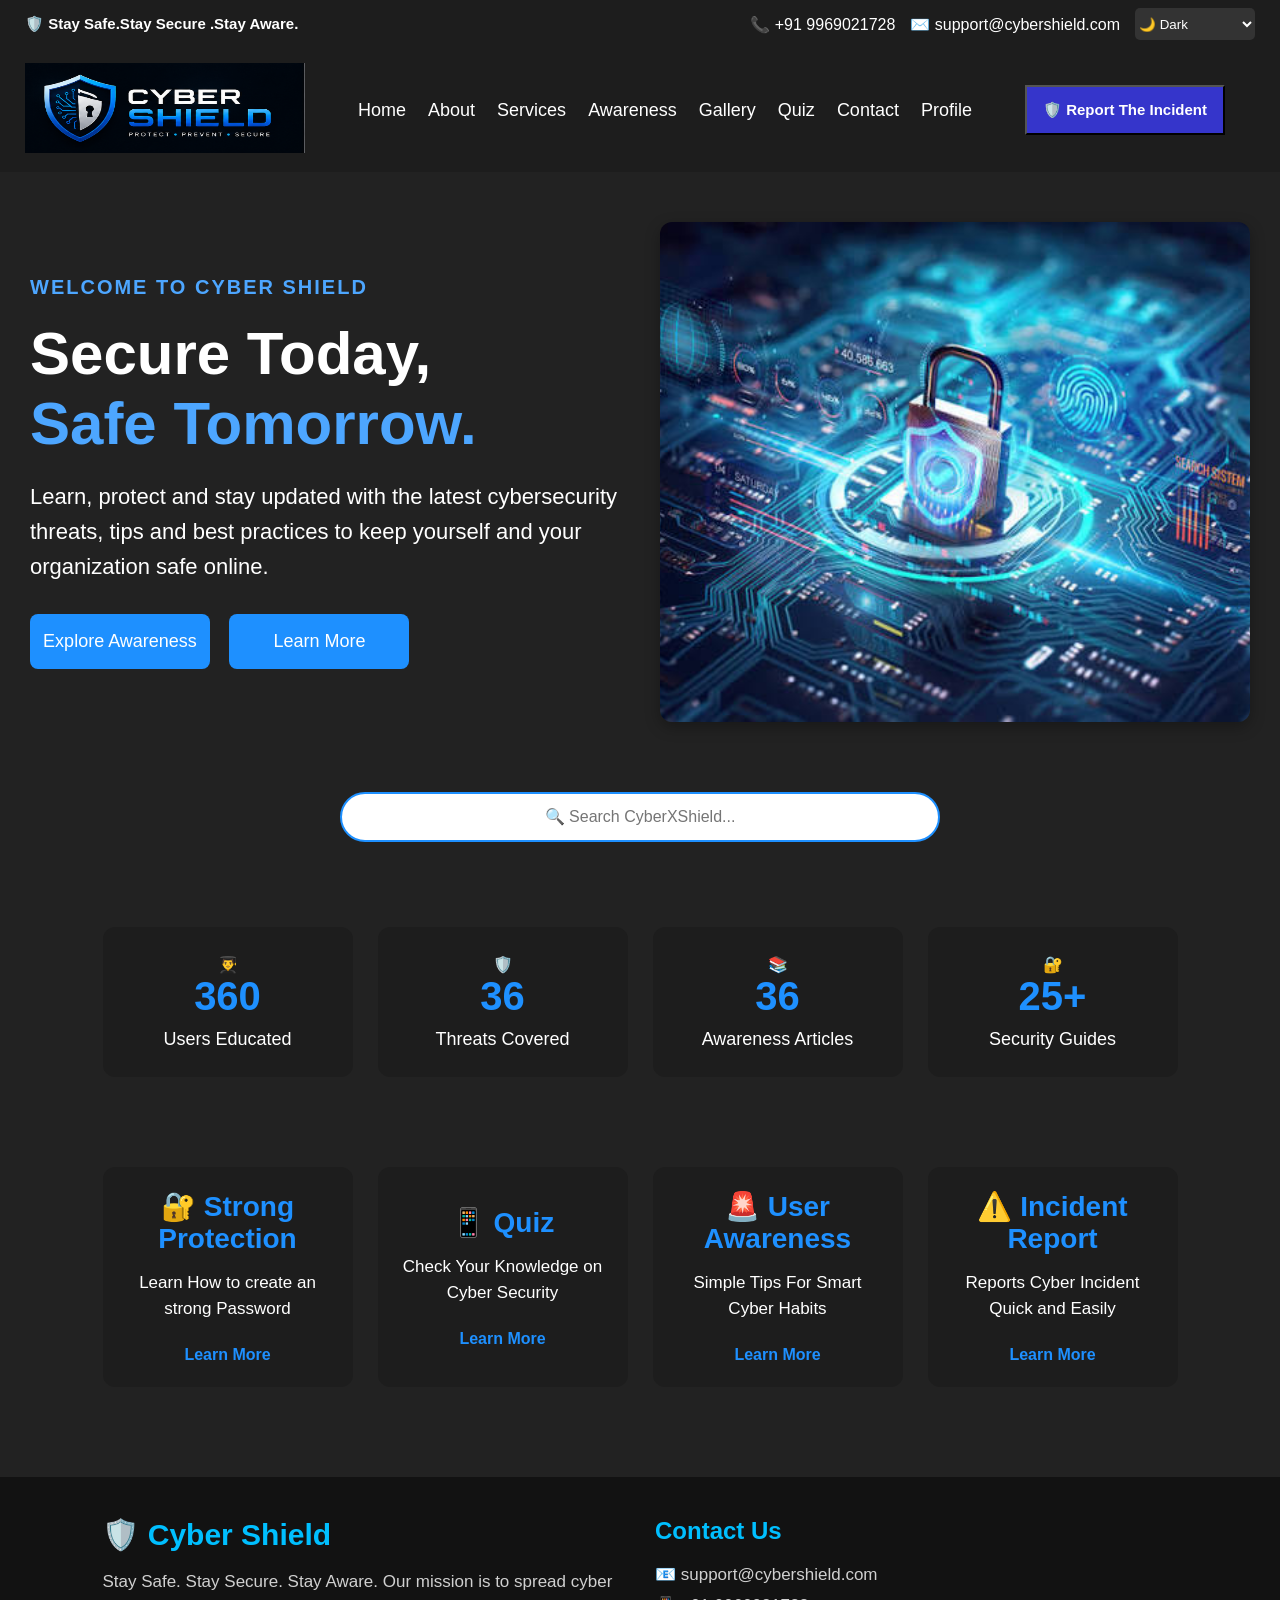
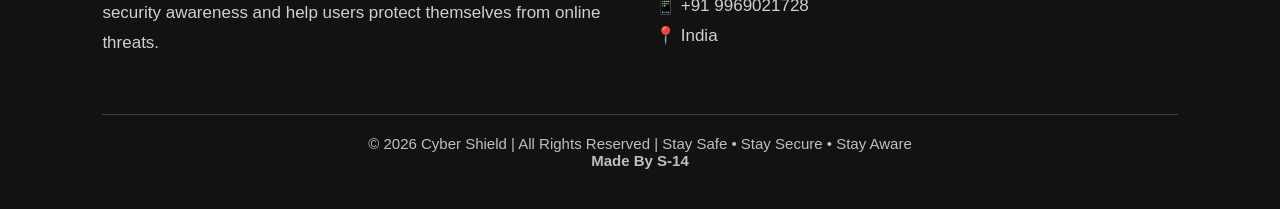
==== commit bc248216: "Update index.html" ====
--- a/index.html
+++ b/index.html
@@ -32,7 +32,7 @@
         
     <div class="logo">
 
-        <img src="./image and logos/Screenshot 2026-07-13 160733.png "
+        <img src="Screenshot 2026-07-13 160733.png "
              alt="CyberXShield Logo"
              style="width:280px;height:90px;">
 
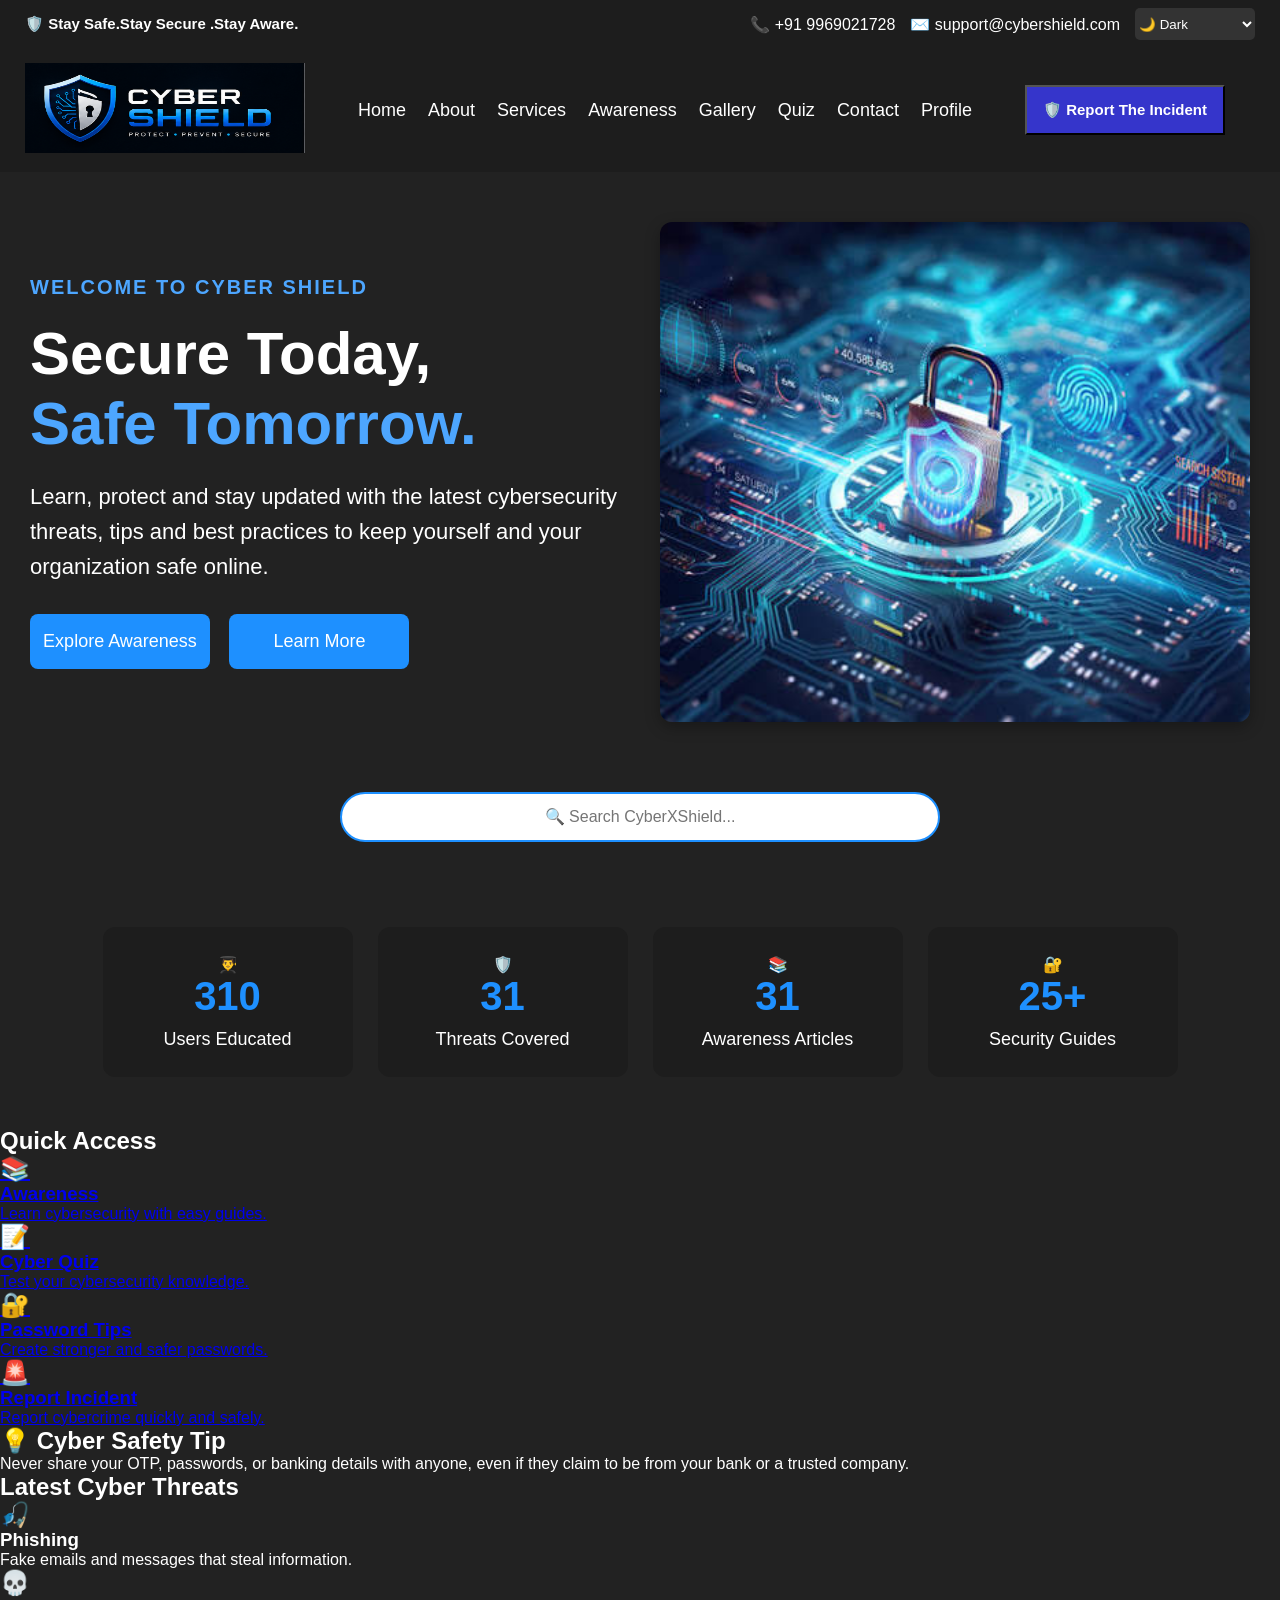
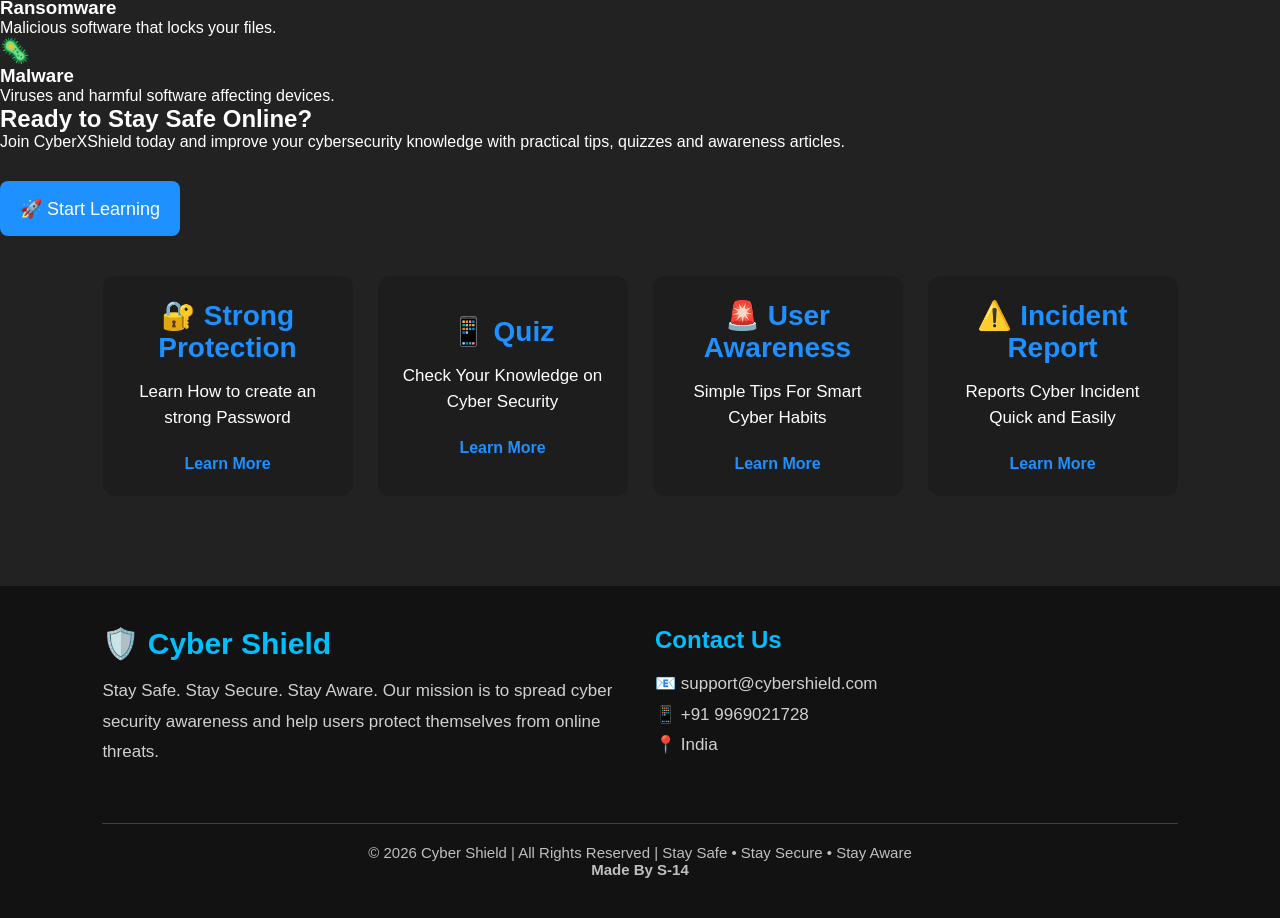
==== commit a8d75dc5: "Update index.html" ====
--- a/index.html
+++ b/index.html
@@ -32,7 +32,7 @@
         
     <div class="logo">
 
-        <img src="Screenshot 2026-07-13 160733.png "
+        <img src="./Screenshot 2026-07-13 160733.png"
              alt="CyberXShield Logo"
              style="width:280px;height:90px;">
 
@@ -123,6 +123,92 @@
     </div>
 
 </section>
+    <section class="quick-access">
+
+    <h2>Quick Access</h2>
+
+    <div class="quick-grid">
+
+        <a href="awarness.html" class="quick-card">
+            <h1>📚</h1>
+            <h3>Awareness</h3>
+            <p>Learn cybersecurity with easy guides.</p>
+        </a>
+
+        <a href="consent.html" class="quick-card">
+            <h1>📝</h1>
+            <h3>Cyber Quiz</h3>
+            <p>Test your cybersecurity knowledge.</p>
+        </a>
+
+        <a href="pc.html" class="quick-card">
+            <h1>🔐</h1>
+            <h3>Password Tips</h3>
+            <p>Create stronger and safer passwords.</p>
+        </a>
+
+        <a href="https://www.thecybersuraksha.com/" class="quick-card">
+            <h1>🚨</h1>
+            <h3>Report Incident</h3>
+            <p>Report cybercrime quickly and safely.</p>
+        </a>
+
+    </div>
+
+</section>
+    <section class="daily-tip">
+
+    <h2>💡 Cyber Safety Tip</h2>
+
+    <p>
+        Never share your OTP, passwords, or banking details with anyone,
+        even if they claim to be from your bank or a trusted company.
+    </p>
+
+</section>
+    <section class="threats">
+
+    <h2>Latest Cyber Threats</h2>
+
+    <div class="threat-grid">
+
+        <div class="threat-card">
+            <h1>🎣</h1>
+            <h3>Phishing</h3>
+            <p>Fake emails and messages that steal information.</p>
+        </div>
+
+        <div class="threat-card">
+            <h1>💀</h1>
+            <h3>Ransomware</h3>
+            <p>Malicious software that locks your files.</p>
+        </div>
+
+        <div class="threat-card">
+            <h1>🦠</h1>
+            <h3>Malware</h3>
+            <p>Viruses and harmful software affecting devices.</p>
+        </div>
+
+    </div>
+
+</section>
+    
+<section class="cta">
+
+    <h1>Ready to Stay Safe Online?</h1>
+
+    <p>
+        Join CyberXShield today and improve your cybersecurity
+        knowledge with practical tips, quizzes and awareness articles.
+    </p>
+
+    <a href="awarness.html">
+        <button class="btn exa">🚀 Start Learning</button>
+    </a>
+
+</section>
+
         <!-- Link to be Added -->
         <div class="last">
               <div class="laste"><h1>🔐  Strong Protection</h1><p>Learn How to create an strong Password</p><a href="./pc.html" style="text-decoration: none; margin-top: 10px;color:#1E90FF;">Learn More</a></div>
